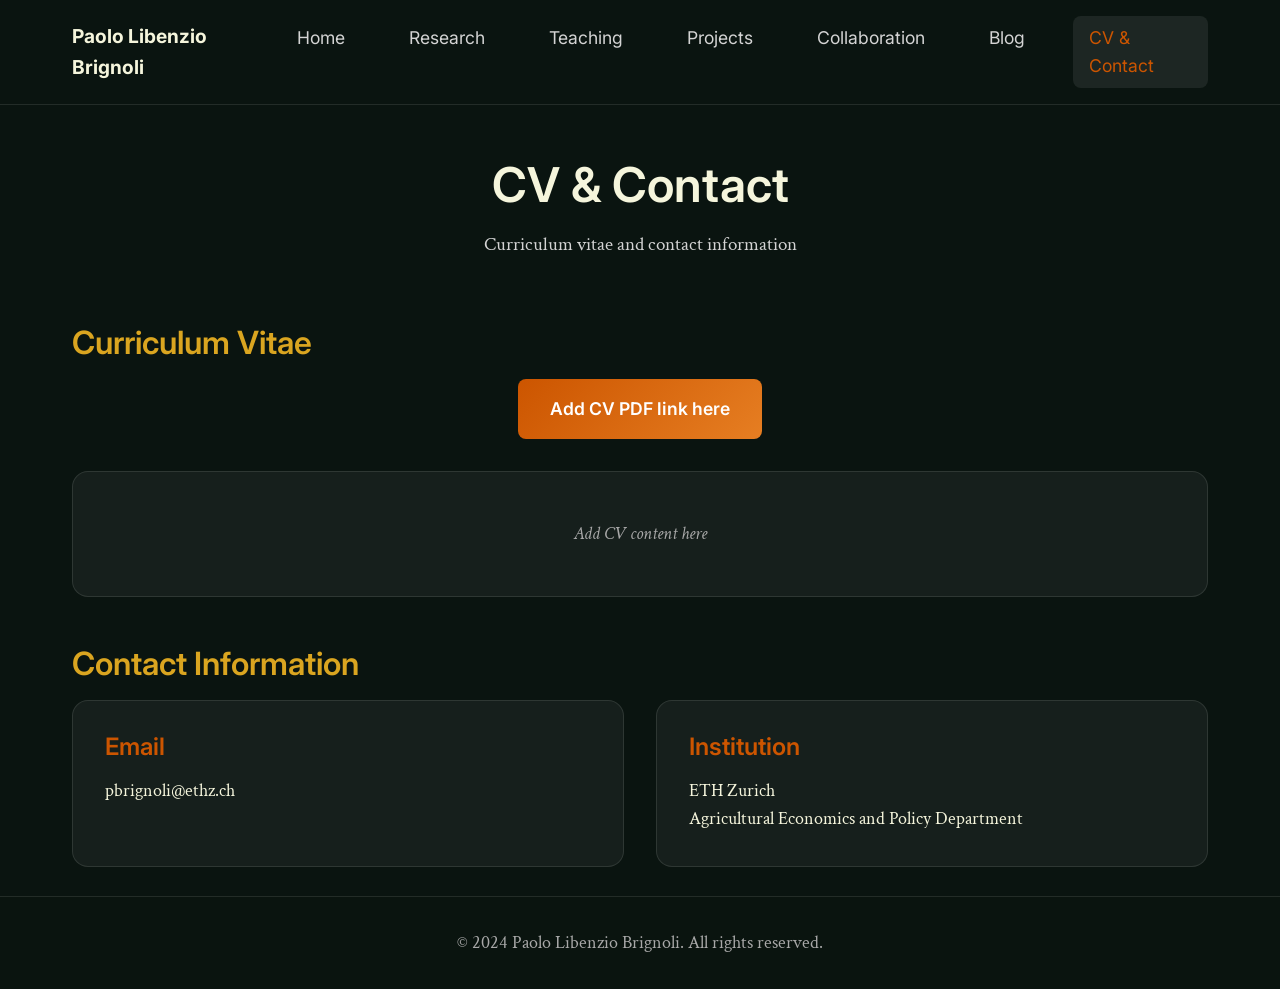
==== cv-contact.html @ 1a2c821a "initial webpage" ====
<!DOCTYPE html>
<html lang="en">
<head>
    <meta charset="UTF-8">
    <meta name="viewport" content="width=device-width, initial-scale=1.0">
    <title>CV & Contact - Paolo Libenzio Brignoli</title>
    <link href="https://fonts.googleapis.com/css2?family=Inter:wght@400;600;700&family=Crimson+Text:ital,wght@0,400;0,600;1,400&display=swap" rel="stylesheet">
    <link rel="stylesheet" href="css/styles.css">
</head>
<body>
    <nav class="navbar">
        <div class="nav-container">
            <a href="index.html" class="nav-logo">Paolo Libenzio Brignoli</a>
            <div class="nav-menu">
                <a href="index.html" class="nav-link">Home</a>
                <a href="research.html" class="nav-link">Research</a>
                <a href="teaching.html" class="nav-link">Teaching</a>
                <a href="projects.html" class="nav-link">Projects</a>
                <a href="collaboration.html" class="nav-link">Collaboration</a>
                <a href="blog.html" class="nav-link">Blog</a>
                <a href="cv-contact.html" class="nav-link active">CV & Contact</a>
            </div>
            <div class="nav-toggle">
                <span class="bar"></span>
                <span class="bar"></span>
                <span class="bar"></span>
            </div>
        </div>
    </nav>

    <main class="main-content">
        <div class="container">
            <header class="page-header">
                <h1>CV & Contact</h1>
                <p>Curriculum vitae and contact information</p>
            </header>

            <section class="cv-section">
                <h2>Curriculum Vitae</h2>
                <div class="cv-download">
                    <a href="#" class="download-button">Add CV PDF link here</a>
                </div>
                <div class="content-placeholder">
                    <p>Add CV content here</p>
                </div>
            </section>

            <section class="contact-section">
                <h2>Contact Information</h2>
                <div class="contact-info">
                    <div class="contact-item">
                        <h3>Email</h3>
                        <p><a href="mailto:pbrignoli@ethz.ch">pbrignoli@ethz.ch</a></p>
                    </div>
                    <div class="contact-item">
                        <h3>Institution</h3>
                        <p>ETH Zurich<br>Agricultural Economics and Policy Department</p>
                    </div>
                </div>
            </section>
        </div>
    </main>

    <footer class="footer">
        <div class="container">
            <p>&copy; 2024 Paolo Libenzio Brignoli. All rights reserved.</p>
        </div>
    </footer>

    <script src="js/main.js"></script>
</body>
</html>
---- css/styles.css ----
/* Reset and Base Styles */
* {
    margin: 0;
    padding: 0;
    box-sizing: border-box;
}

:root {
    --bg-primary: #0a1410;
    --accent-orange: #cc5500;
    --accent-rust: #e67e22;
    --accent-yellow: #daa520;
    --text-cream: #f5f5dc;
    --text-light: #d4d4d4;
    --text-muted: #a8a8a8;
    --card-bg: rgba(255, 255, 255, 0.05);
    --card-border: rgba(255, 255, 255, 0.1);
    --hover-bg: rgba(255, 255, 255, 0.08);
    --transition: all 0.3s ease;
}

html {
    font-size: 16px;
    scroll-behavior: smooth;
}

body {
    font-family: 'Crimson Text', serif;
    background-color: var(--bg-primary);
    color: var(--text-cream);
    line-height: 1.6;
    font-size: 1.1rem;
}

h1, h2, h3, h4, h5, h6 {
    font-family: 'Inter', sans-serif;
    font-weight: 600;
    line-height: 1.2;
    margin-bottom: 1rem;
}

h1 {
    font-size: 2.5rem;
    color: var(--text-cream);
}

h2 {
    font-size: 2rem;
    color: var(--accent-yellow);
}

h3 {
    font-size: 1.5rem;
    color: var(--accent-rust);
}

a {
    color: var(--accent-orange);
    text-decoration: none;
    transition: var(--transition);
}

a:hover {
    color: var(--accent-rust);
}

.container {
    max-width: 1200px;
    margin: 0 auto;
    padding: 0 2rem;
}

/* Background Video */
.background-video {
    position: fixed;
    top: 6rem;
    left: 0;
    width: 100%;
    height: calc(100vh - 8rem);
    z-index: -1;
    opacity: 0.4;
    overflow: hidden;
}

.background-video video {
    width: 100%;
    height: 100%;
    object-fit: cover;
    object-position: center center;
}

/* Dark green stripes */
.top-stripe {
    position: fixed;
    top: 0;
    left: 0;
    width: 100%;
    height: 6rem;
    background: var(--bg-primary);
    z-index: -2;
}

.bottom-stripe {
    position: fixed;
    bottom: 0;
    left: 0;
    width: 100%;
    height: 2rem;
    background: var(--bg-primary);
    z-index: -2;
}

/* Navigation */
.navbar {
    background: var(--bg-primary);
    backdrop-filter: blur(10px);
    position: fixed;
    top: 0;
    width: 100%;
    z-index: 1000;
    padding: 1rem 0;
    border-bottom: 1px solid var(--card-border);
}

.nav-container {
    max-width: 1200px;
    margin: 0 auto;
    padding: 0 2rem;
    display: flex;
    justify-content: space-between;
    align-items: center;
}

.nav-logo {
    font-family: 'Inter', sans-serif;
    font-weight: 700;
    font-size: 1.2rem;
    color: var(--text-cream);
}

.nav-menu {
    display: flex;
    gap: 2rem;
}

.nav-link {
    font-family: 'Inter', sans-serif;
    font-weight: 400;
    padding: 0.5rem 1rem;
    border-radius: 0.5rem;
    transition: var(--transition);
    color: var(--text-light);
}

.nav-link:hover,
.nav-link.active {
    background-color: var(--hover-bg);
    color: var(--accent-orange);
}

.nav-toggle {
    display: none;
    flex-direction: column;
    cursor: pointer;
}

.bar {
    width: 25px;
    height: 3px;
    background-color: var(--text-cream);
    margin: 3px 0;
    transition: var(--transition);
}

/* Main Content */
.main-content {
    margin-top: 6rem;
    min-height: calc(100vh - 8rem);
}

/* Hero Section */
.hero {
    padding: 4rem 0;
    background: linear-gradient(135deg, rgba(10, 20, 16, 0.3), rgba(204, 85, 0, 0.1));
}

.hero-container {
    max-width: 1200px;
    margin: 0 auto;
    padding: 0 2rem;
}

.hero-content {
    display: grid;
    grid-template-columns: 2fr 1fr;
    gap: 3rem;
    align-items: center;
}

.hero-title {
    font-size: 3rem;
    margin-bottom: 0.5rem;
    background: linear-gradient(135deg, var(--accent-orange), var(--accent-yellow));
    -webkit-background-clip: text;
    -webkit-text-fill-color: transparent;
    background-clip: text;
}

.hero-subtitle {
    font-size: 1.5rem;
    color: var(--accent-rust);
    margin-bottom: 0.25rem;
}

.hero-institution {
    font-size: 1.2rem;
    color: var(--text-light);
    margin-bottom: 0.5rem;
}

.hero-focus {
    font-size: 1.1rem;
    color: var(--accent-yellow);
    margin-bottom: 2rem;
    font-style: italic;
}

.hero-bio {
    margin-bottom: 2rem;
    font-size: 1.1rem;
    line-height: 1.7;
}

.hero-links {
    display: flex;
    gap: 1rem;
    flex-wrap: wrap;
}

.link-button {
    padding: 0.75rem 1.5rem;
    background: linear-gradient(135deg, var(--accent-orange), var(--accent-rust));
    color: white;
    border-radius: 0.5rem;
    font-weight: 600;
    transition: var(--transition);
    font-family: 'Inter', sans-serif;
}

.link-button:hover {
    transform: translateY(-2px);
    box-shadow: 0 4px 15px rgba(204, 85, 0, 0.3);
}

.hero-image {
    display: flex;
    justify-content: center;
}

.image-placeholder {
    width: 300px;
    height: 300px;
    border-radius: 50%;
    background: var(--card-bg);
    border: 2px solid var(--accent-orange);
    display: flex;
    align-items: center;
    justify-content: center;
    color: var(--text-muted);
    font-style: italic;
}

.profile-photo {
    width: 300px;
    height: 300px;
    border-radius: 50%;
    object-fit: cover;
    border: 3px solid var(--accent-orange);
    transition: var(--transition);
}

.profile-photo:hover {
    transform: scale(1.05);
    border-color: var(--accent-rust);
}

/* Quick Navigation */
.quick-nav {
    padding: 4rem 0;
}

.quick-nav-grid {
    display: grid;
    grid-template-columns: repeat(auto-fit, minmax(250px, 1fr));
    gap: 2rem;
}

.quick-nav-card {
    background: var(--card-bg);
    border: 1px solid var(--card-border);
    border-radius: 1rem;
    padding: 2rem;
    transition: var(--transition);
    color: var(--text-cream);
}

.quick-nav-card:hover {
    background: var(--hover-bg);
    transform: translateY(-5px);
    box-shadow: 0 10px 25px rgba(0, 0, 0, 0.2);
    border-color: var(--accent-orange);
}

.quick-nav-card h3 {
    color: var(--accent-orange);
    margin-bottom: 0.5rem;
}

.quick-nav-card p {
    color: var(--text-light);
}

/* Page Header */
.page-header {
    text-align: center;
    padding: 2rem 0 4rem;
}

.page-header h1 {
    font-size: 3rem;
    margin-bottom: 1rem;
}

.page-header p {
    font-size: 1.2rem;
    color: var(--text-light);
}

/* Research Sections */
.research-section {
    margin-bottom: 4rem;
}

.publications-grid {
    display: grid;
    gap: 2rem;
}

.publication-card {
    background: var(--card-bg);
    border: 1px solid var(--card-border);
    border-radius: 1rem;
    padding: 2rem;
    transition: var(--transition);
}

.publication-card:hover {
    background: var(--hover-bg);
    border-color: var(--accent-orange);
}

.publication-title {
    color: var(--accent-orange);
    font-size: 1.3rem;
    margin-bottom: 0.5rem;
}

.publication-authors {
    color: var(--text-light);
    margin-bottom: 0.5rem;
}

.publication-journal {
    color: var(--accent-rust);
    font-weight: 600;
    margin-bottom: 1rem;
}

.publication-abstract {
    background: rgba(255, 255, 255, 0.02);
    padding: 1rem;
    border-radius: 0.5rem;
    margin: 1rem 0;
    display: none;
    border-left: 3px solid var(--accent-yellow);
}

.publication-abstract.show {
    display: block;
}

.publication-buttons {
    display: flex;
    gap: 1rem;
    flex-wrap: wrap;
    margin-top: 1rem;
}

.btn {
    padding: 0.5rem 1rem;
    border-radius: 0.5rem;
    font-size: 0.9rem;
    font-weight: 600;
    text-decoration: none;
    transition: var(--transition);
    cursor: pointer;
    border: none;
    font-family: 'Inter', sans-serif;
}

.btn-primary {
    background: var(--accent-orange);
    color: white;
}

.btn-secondary {
    background: var(--accent-rust);
    color: white;
}

.btn-outline {
    background: transparent;
    color: var(--accent-yellow);
    border: 1px solid var(--accent-yellow);
}

.btn:hover {
    transform: translateY(-2px);
    box-shadow: 0 4px 10px rgba(0, 0, 0, 0.2);
}

/* Software Grid */
.software-grid {
    display: grid;
    grid-template-columns: repeat(auto-fit, minmax(300px, 1fr));
    gap: 2rem;
}

.software-card {
    background: var(--card-bg);
    border: 1px solid var(--card-border);
    border-radius: 1rem;
    padding: 2rem;
    transition: var(--transition);
}

.software-card:hover {
    background: var(--hover-bg);
    border-color: var(--accent-orange);
    transform: translateY(-5px);
}

.software-name {
    color: var(--accent-orange);
    font-size: 1.3rem;
    margin-bottom: 0.5rem;
}

.software-fullname {
    color: var(--text-light);
    font-style: italic;
    margin-bottom: 1rem;
}

.software-description {
    margin-bottom: 1rem;
    color: var(--text-light);
}

/* Teaching, Projects, Collaboration Sections */
.teaching-section,
.projects-section,
.collaboration-section,
.blog-section,
.cv-section,
.contact-section {
    margin-bottom: 3rem;
}

.content-placeholder {
    background: var(--card-bg);
    border: 1px solid var(--card-border);
    border-radius: 1rem;
    padding: 3rem;
    text-align: center;
    color: var(--text-muted);
    font-style: italic;
}

.projects-grid {
    display: grid;
    gap: 2rem;
}

.project-card {
    background: var(--card-bg);
    border: 1px solid var(--card-border);
    border-radius: 1rem;
    padding: 2rem;
    transition: var(--transition);
}

.project-card:hover {
    background: var(--hover-bg);
    border-color: var(--accent-orange);
}

/* Contact Section */
.contact-info {
    display: grid;
    grid-template-columns: repeat(auto-fit, minmax(250px, 1fr));
    gap: 2rem;
}

.contact-item {
    background: var(--card-bg);
    border: 1px solid var(--card-border);
    border-radius: 1rem;
    padding: 2rem;
}

.contact-item h3 {
    color: var(--accent-orange);
    margin-bottom: 1rem;
}

.contact-item a {
    color: var(--text-cream);
    font-size: 1.1rem;
}

.contact-item a:hover {
    color: var(--accent-orange);
}

/* CV Section */
.cv-download {
    text-align: center;
    margin-bottom: 2rem;
}

.download-button {
    display: inline-block;
    padding: 1rem 2rem;
    background: linear-gradient(135deg, var(--accent-orange), var(--accent-rust));
    color: white;
    border-radius: 0.5rem;
    font-weight: 600;
    font-family: 'Inter', sans-serif;
    transition: var(--transition);
}

.download-button:hover {
    transform: translateY(-2px);
    box-shadow: 0 4px 15px rgba(204, 85, 0, 0.3);
}

/* Blog Posts */
.blog-posts {
    display: grid;
    gap: 2rem;
}

.blog-post {
    background: var(--card-bg);
    border: 1px solid var(--card-border);
    border-radius: 1rem;
    padding: 2rem;
    transition: var(--transition);
}

.blog-post:hover {
    background: var(--hover-bg);
    border-color: var(--accent-orange);
}

.blog-post h3 {
    color: var(--accent-orange);
    margin-bottom: 1rem;
}

.blog-post .date {
    color: var(--text-muted);
    font-size: 0.9rem;
    margin-bottom: 1rem;
}

/* Footer */
.footer {
    background: rgba(10, 20, 16, 0.8);
    border-top: 1px solid var(--card-border);
    padding: 2rem 0;
    text-align: center;
    color: var(--text-muted);
}

/* Responsive Design */
@media (max-width: 768px) {
    .nav-menu {
        position: fixed;
        left: -100%;
        top: 70px;
        flex-direction: column;
        background-color: var(--bg-primary);
        width: 100%;
        text-align: center;
        transition: 0.3s;
        box-shadow: 0 10px 27px rgba(0, 0, 0, 0.05);
        padding: 2rem 0;
        border-top: 1px solid var(--card-border);
    }

    .nav-menu.active {
        left: 0;
    }

    .nav-toggle {
        display: flex;
    }

    .hero-content {
        grid-template-columns: 1fr;
        text-align: center;
    }

    .hero-title {
        font-size: 2rem;
    }

    .page-header h1 {
        font-size: 2rem;
    }

    .quick-nav-grid {
        grid-template-columns: 1fr;
    }

    .hero-links {
        justify-content: center;
    }

    .container {
        padding: 0 1rem;
    }

    .nav-container {
        padding: 0 1rem;
    }

    .hero-container {
        padding: 0 1rem;
    }

    .image-placeholder {
        width: 250px;
        height: 250px;
    }
}

@media (max-width: 480px) {
    .hero-title {
        font-size: 1.8rem;
    }
    
    .page-header h1 {
        font-size: 1.8rem;
    }
    
    .publication-buttons,
    .hero-links {
        flex-direction: column;
    }
    
    .link-button {
        text-align: center;
    }
}

/* Animations */
@keyframes fadeInUp {
    from {
        opacity: 0;
        transform: translateY(30px);
    }
    to {
        opacity: 1;
        transform: translateY(0);
    }
}

.fade-in {
    animation: fadeInUp 0.6s ease-out;
}

/* Smooth scrolling and focus styles */
:focus {
    outline: 2px solid var(--accent-orange);
    outline-offset: 2px;
}

/* Loading states */
.loading {
    opacity: 0.6;
    pointer-events: none;
}

.loading::after {
    content: "";
    position: absolute;
    width: 20px;
    height: 20px;
    margin: auto;
    border: 2px solid transparent;
    border-top-color: var(--accent-orange);
    border-radius: 50%;
    animation: spin 1s ease infinite;
}

@keyframes spin {
    0% { transform: rotate(0deg); }
    100% { transform: rotate(360deg); }
}
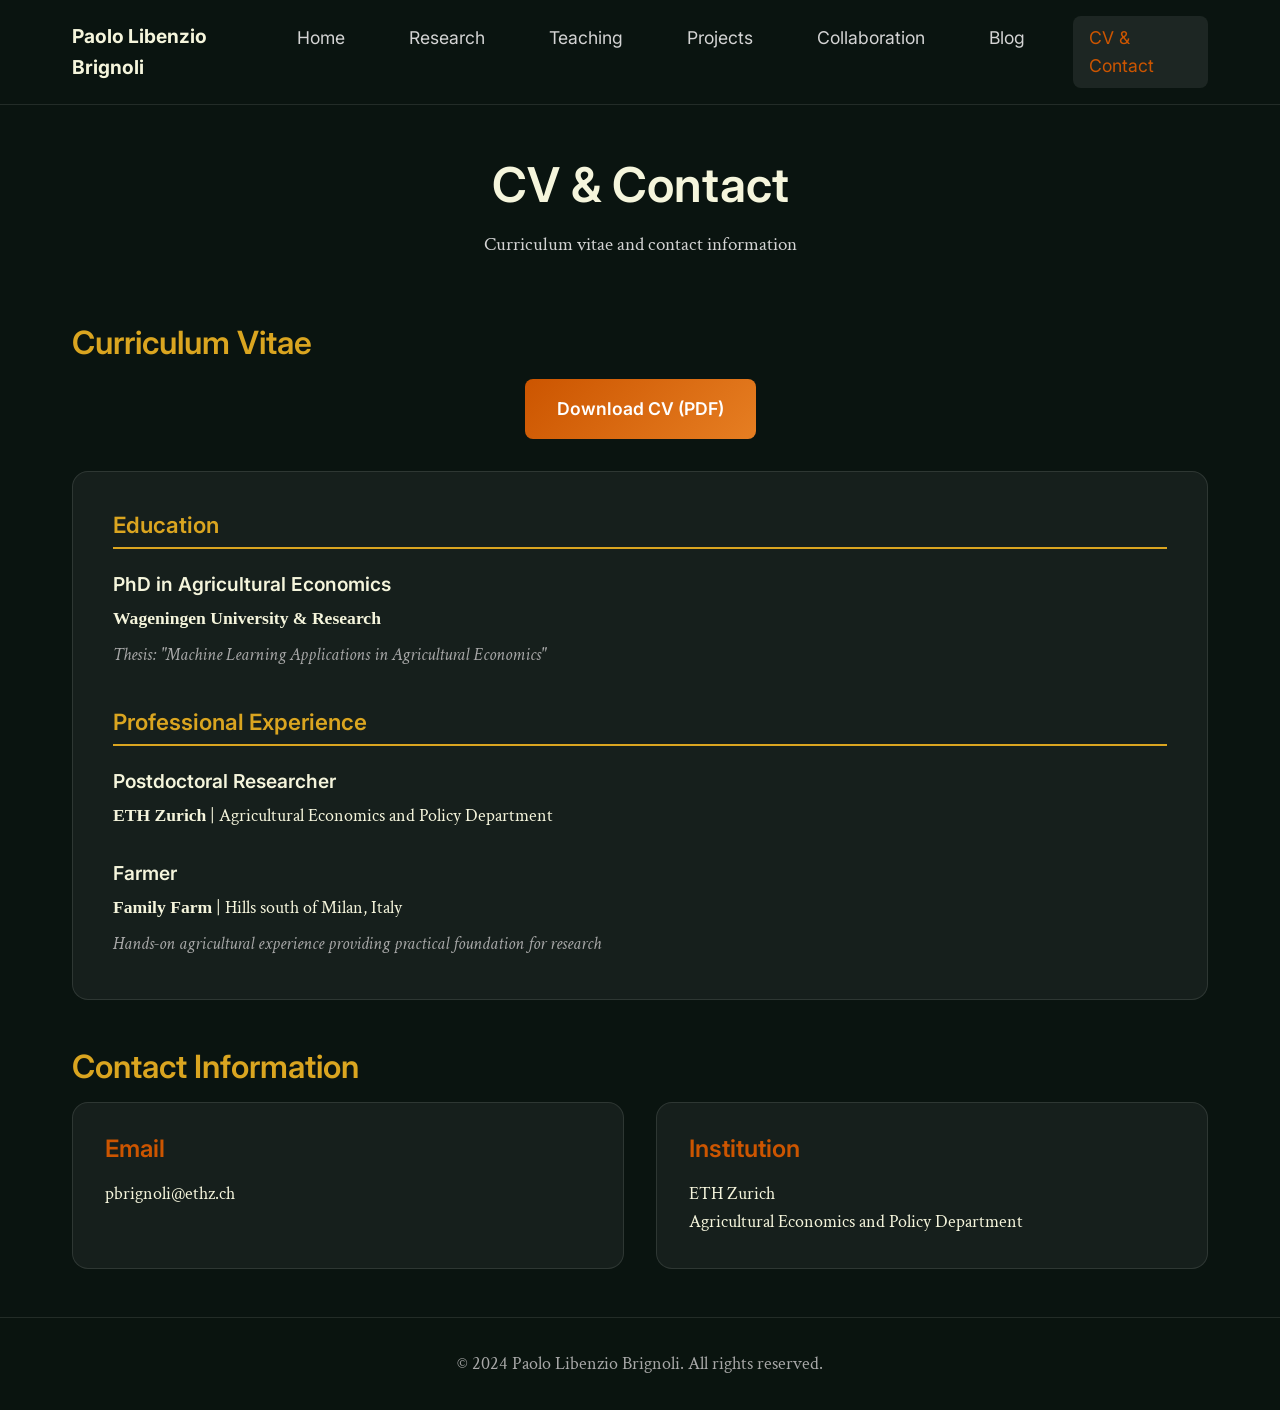
==== commit 985ed4b2: "Added CV and ORCID" ====
--- a/cv-contact.html
+++ b/cv-contact.html
@@ -38,10 +38,31 @@
             <section class="cv-section">
                 <h2>Curriculum Vitae</h2>
                 <div class="cv-download">
-                    <a href="#" class="download-button">Add CV PDF link here</a>
+                    <a href="assets/cv.pdf" class="download-button" download="Paolo_Brignoli_CV.pdf">Download CV (PDF)</a>
                 </div>
-                <div class="content-placeholder">
-                    <p>Add CV content here</p>
+                <div class="cv-highlights">
+                    <div class="cv-section-item">
+                        <h3>Education</h3>
+                        <div class="cv-item">
+                            <h4>PhD in Agricultural Economics</h4>
+                            <p><strong>Wageningen University & Research</strong></p>
+                            <p class="cv-details">Thesis: "Machine Learning Applications in Agricultural Economics"</p>
+                        </div>
+                    </div>
+                    
+                    <div class="cv-section-item">
+                        <h3>Professional Experience</h3>
+                        <div class="cv-item">
+                            <h4>Postdoctoral Researcher</h4>
+                            <p><strong>ETH Zurich</strong> | Agricultural Economics and Policy Department</p>
+                        </div>
+                        
+                        <div class="cv-item">
+                            <h4>Farmer</h4>
+                            <p><strong>Family Farm</strong> | Hills south of Milan, Italy</p>
+                            <p class="cv-details">Hands-on agricultural experience providing practical foundation for research</p>
+                        </div>
+                    </div>
                 </div>
             </section>
 
--- a/css/styles.css
+++ b/css/styles.css
@@ -553,6 +553,56 @@
 .download-button:hover {
     transform: translateY(-2px);
     box-shadow: 0 4px 15px rgba(204, 85, 0, 0.3);
+}
+
+.cv-highlights {
+    background: var(--card-bg);
+    border: 1px solid var(--card-border);
+    border-radius: 1rem;
+    padding: 2.5rem;
+}
+
+.cv-section-item {
+    margin-bottom: 2.5rem;
+}
+
+.cv-section-item:last-child {
+    margin-bottom: 0;
+}
+
+.cv-section-item h3 {
+    color: var(--accent-yellow);
+    font-size: 1.4rem;
+    margin-bottom: 1.5rem;
+    border-bottom: 2px solid var(--accent-yellow);
+    padding-bottom: 0.5rem;
+}
+
+.cv-item {
+    margin-bottom: 2rem;
+}
+
+.cv-item:last-child {
+    margin-bottom: 0;
+}
+
+.cv-item h4 {
+    color: var(--text-cream);
+    font-size: 1.2rem;
+    margin-bottom: 0.5rem;
+}
+
+.cv-item p {
+    margin-bottom: 0.5rem;
+}
+
+.cv-item p:last-child {
+    margin-bottom: 0;
+}
+
+.cv-details {
+    color: var(--text-muted);
+    font-style: italic;
 }
 
 /* Blog Posts */
